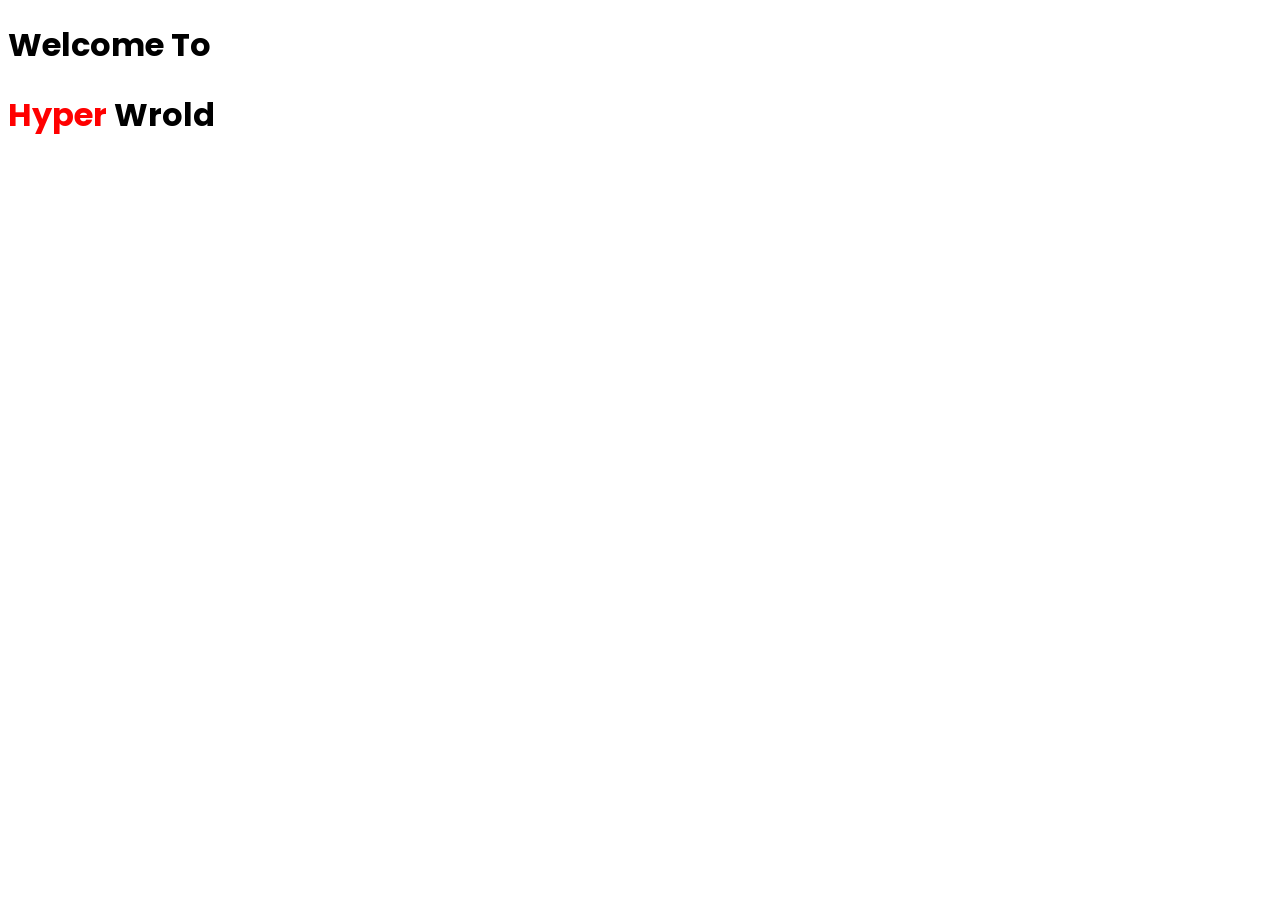
==== index.html @ 98fd965c "change file location" ====
<!DOCTYPE html>
<html lang="en">
<head>
    <meta charset="UTF-8">
    <meta name="viewport" content="width=device-width, initial-scale=1.0">
    <link rel="preconnect" href="https://fonts.googleapis.com">
    <link rel="preconnect" href="https://fonts.googleapis.com">
    <link rel="preconnect" href="https://fonts.gstatic.com" crossorigin>
    <link href="https://fonts.googleapis.com/css2?family=Gabarito&family=Poppins:wght@600&display=swap" rel="stylesheet">
    <link rel="stylesheet" href="style.css">
    <title>My Web Portfolio</title>
</head>
<body>
    
<h1>Welcome To </h1>
<h1><span class="highlite">Hyper</span> Wrold</h1>





</body>
</html>
---- style.css ----
body
{
    font-family: 'Gabarito', cursive;
font-family: 'Poppins', sans-serif;
}
.highlite
{
    color: red;
   
}
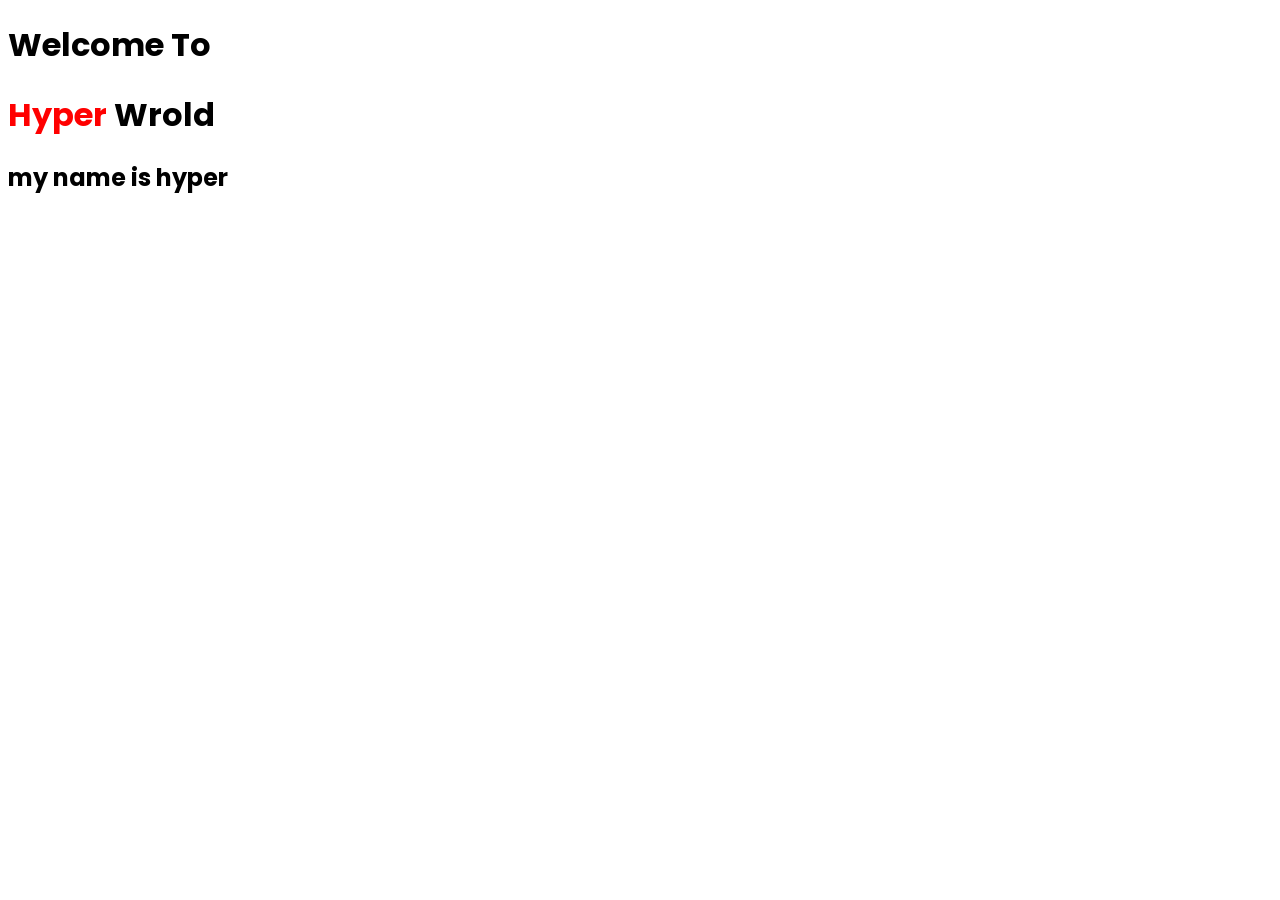
==== commit 0c418bf4: "add name" ====
--- a/index.html
+++ b/index.html
@@ -14,6 +14,7 @@
     
 <h1>Welcome To </h1>
 <h1><span class="highlite">Hyper</span> Wrold</h1>
+<h2>my name is hyper</h2>
 
 
 
--- a/style.css
+++ b/style.css
@@ -1,7 +1,8 @@
 body
 {
+    
     font-family: 'Gabarito', cursive;
-font-family: 'Poppins', sans-serif;
+    font-family: 'Poppins', sans-serif;
 }
 .highlite
 {
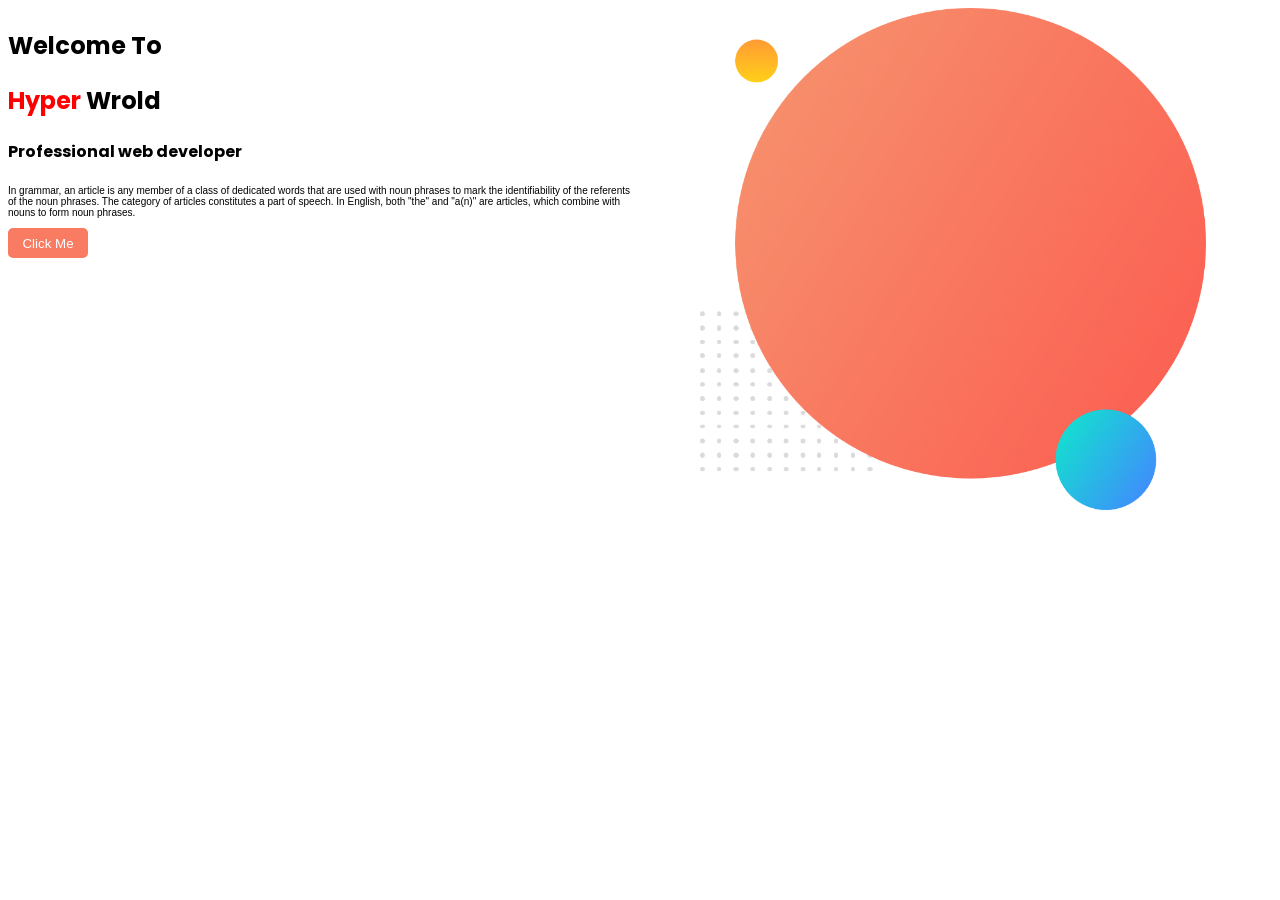
==== commit 4d854565: "new somthing" ====
--- a/index.html
+++ b/index.html
@@ -11,10 +11,20 @@
     <title>My Web Portfolio</title>
 </head>
 <body>
-    
-<h1>Welcome To </h1>
+
+<section>
+    <div class="half-width">
+        <h1>Welcome To </h1>
 <h1><span class="highlite">Hyper</span> Wrold</h1>
-<h2>my name is hyper</h2>
+
+<h4>Professional web developer</h4>
+<p>In grammar, an article is any member of a class of dedicated words that are used with noun phrases to mark the identifiability of the referents of the noun phrases. The category of articles constitutes a part of speech. In English, both "the" and "a(n)" are articles, which combine with nouns to form noun phrases.</p>
+<button>Click Me</button>
+    </div>
+    <div class="half-width">
+        <img src="images/my-bg.png" alt="">
+    </div>
+</section>
 
 
 
--- a/style.css
+++ b/style.css
@@ -1,6 +1,6 @@
 body
 {
-    
+   
     font-family: 'Gabarito', cursive;
     font-family: 'Poppins', sans-serif;
 }
@@ -8,4 +8,31 @@
 {
     color: red;
    
+}
+.half-width
+{
+    width: 50%;
+    height: 300px;
+    
+    float: left;
+}
+.half-width img
+{
+    width: 80%;
+    margin-left: 60px;
+    
+}
+.half-width p
+{
+    font-size: 10px;
+}
+.half-width button
+{
+    background-color: #F97B61;
+    border: none;
+    border-radius: 5px;
+    text-align: center;
+    color: white;
+    height: 30px;
+    width: 80px;
 }
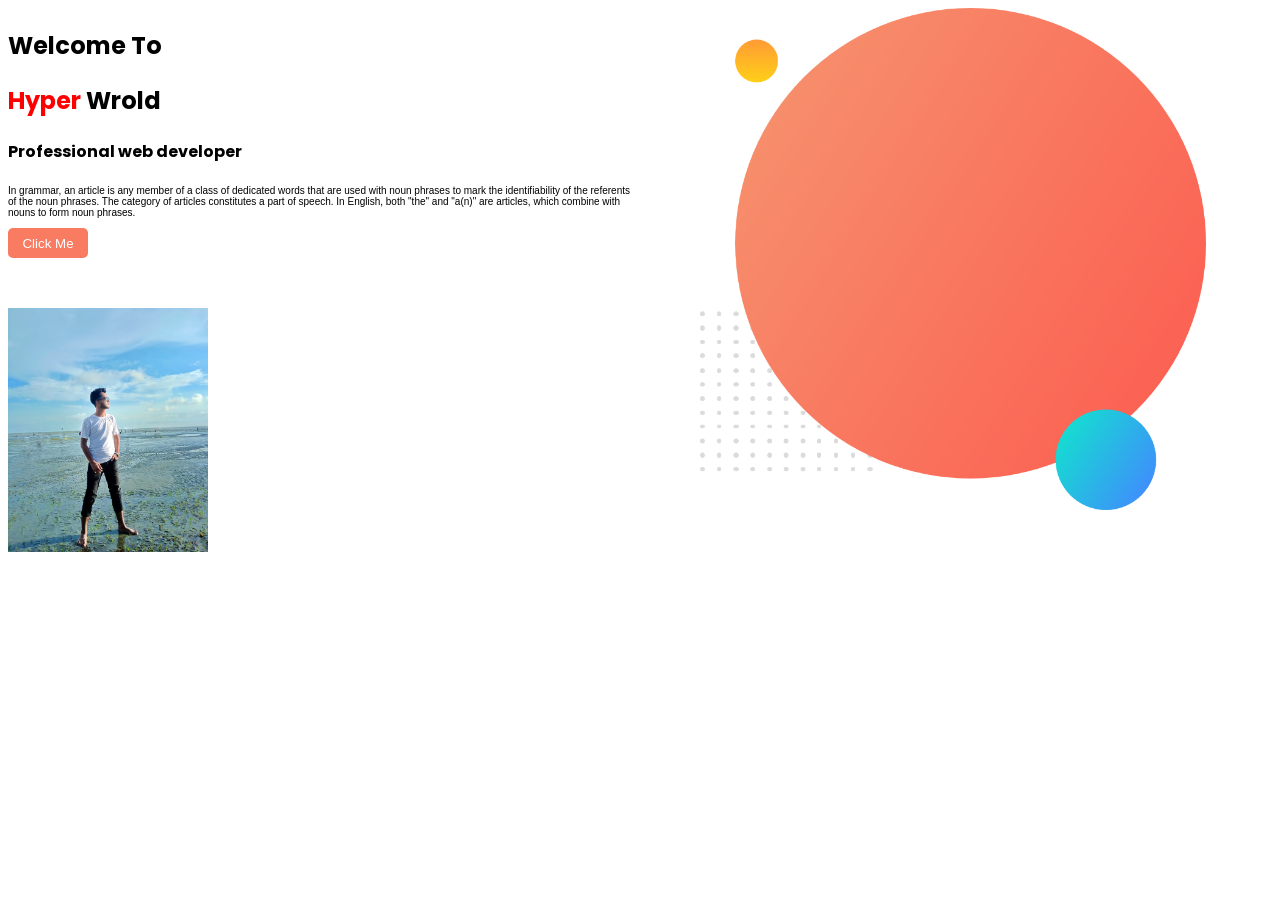
==== commit b55a90a5: "rifat" ====
--- a/index.html
+++ b/index.html
@@ -24,7 +24,12 @@
     <div class="half-width">
         <img src="images/my-bg.png" alt="">
     </div>
+    
 </section>
+
+<div class="rifat">
+    <img src="images/num1.jpeg" alt="">
+</div>
 
 
 
--- a/style.css
+++ b/style.css
@@ -35,4 +35,14 @@
     color: white;
     height: 30px;
     width: 80px;
+}
+.rifat
+{
+    float: left;
+    height: 200px;
+    width: 200px;
+}
+.rifat img
+{
+    width: 100%;
 }
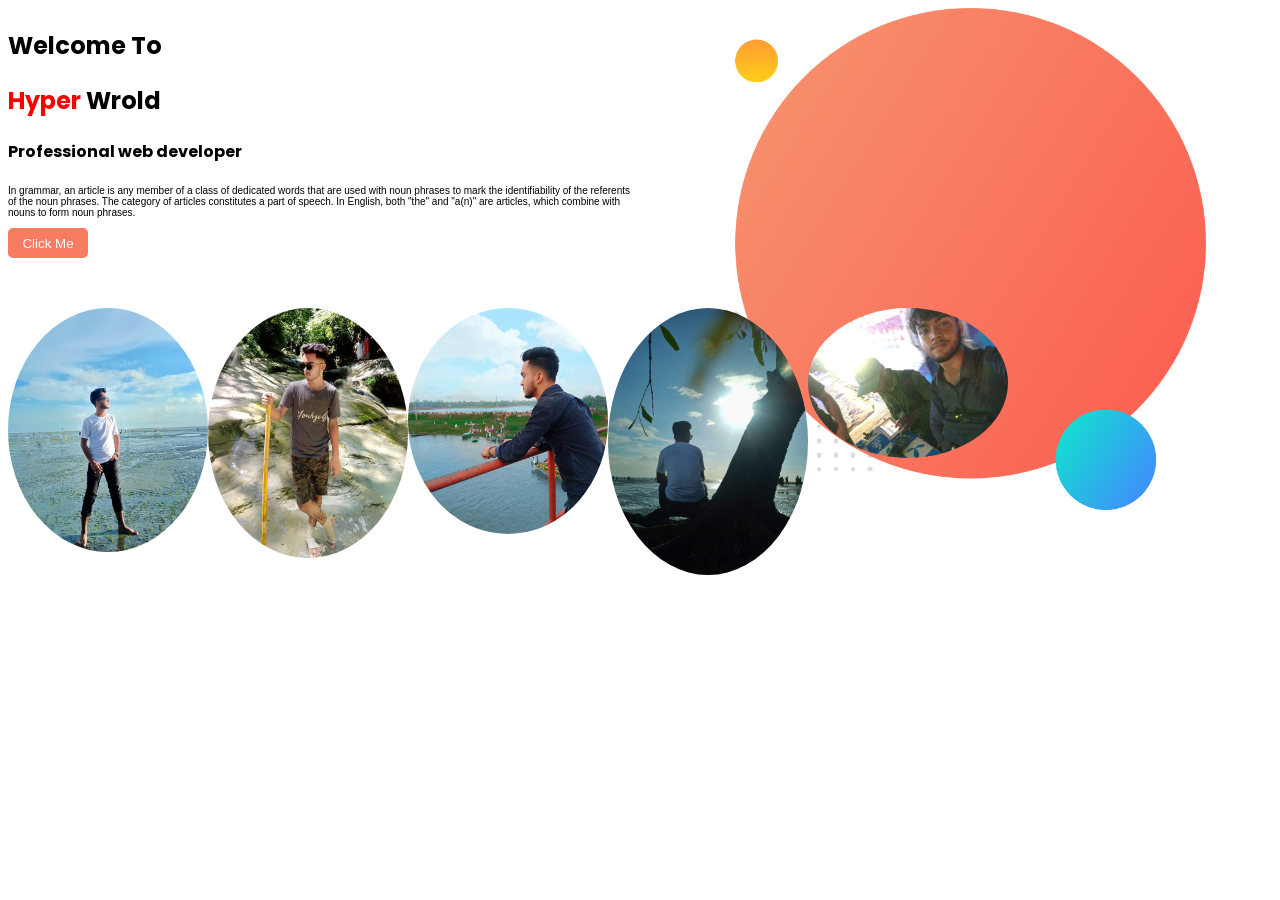
==== commit 0326c22d: "add picture" ====
--- a/index.html
+++ b/index.html
@@ -29,7 +29,21 @@
 
 <div class="rifat">
     <img src="images/num1.jpeg" alt="">
+    
 </div>
+<div class="rifat"><img src="images/num2.jpeg" alt="">
+   </div>
+   <div class="rifat">
+    <img src="images/num3.jpeg" alt="">
+    
+   </div>
+   <div class="rifat">
+    <img src="images/num4.jpeg" alt="">
+  
+   </div>
+   <div class="rifat">
+    <img src="images/num5.jpeg" alt="">
+   </div>
 
 
 
--- a/style.css
+++ b/style.css
@@ -45,4 +45,6 @@
 .rifat img
 {
     width: 100%;
+    border-radius: 50%;
+    float: right;
 }
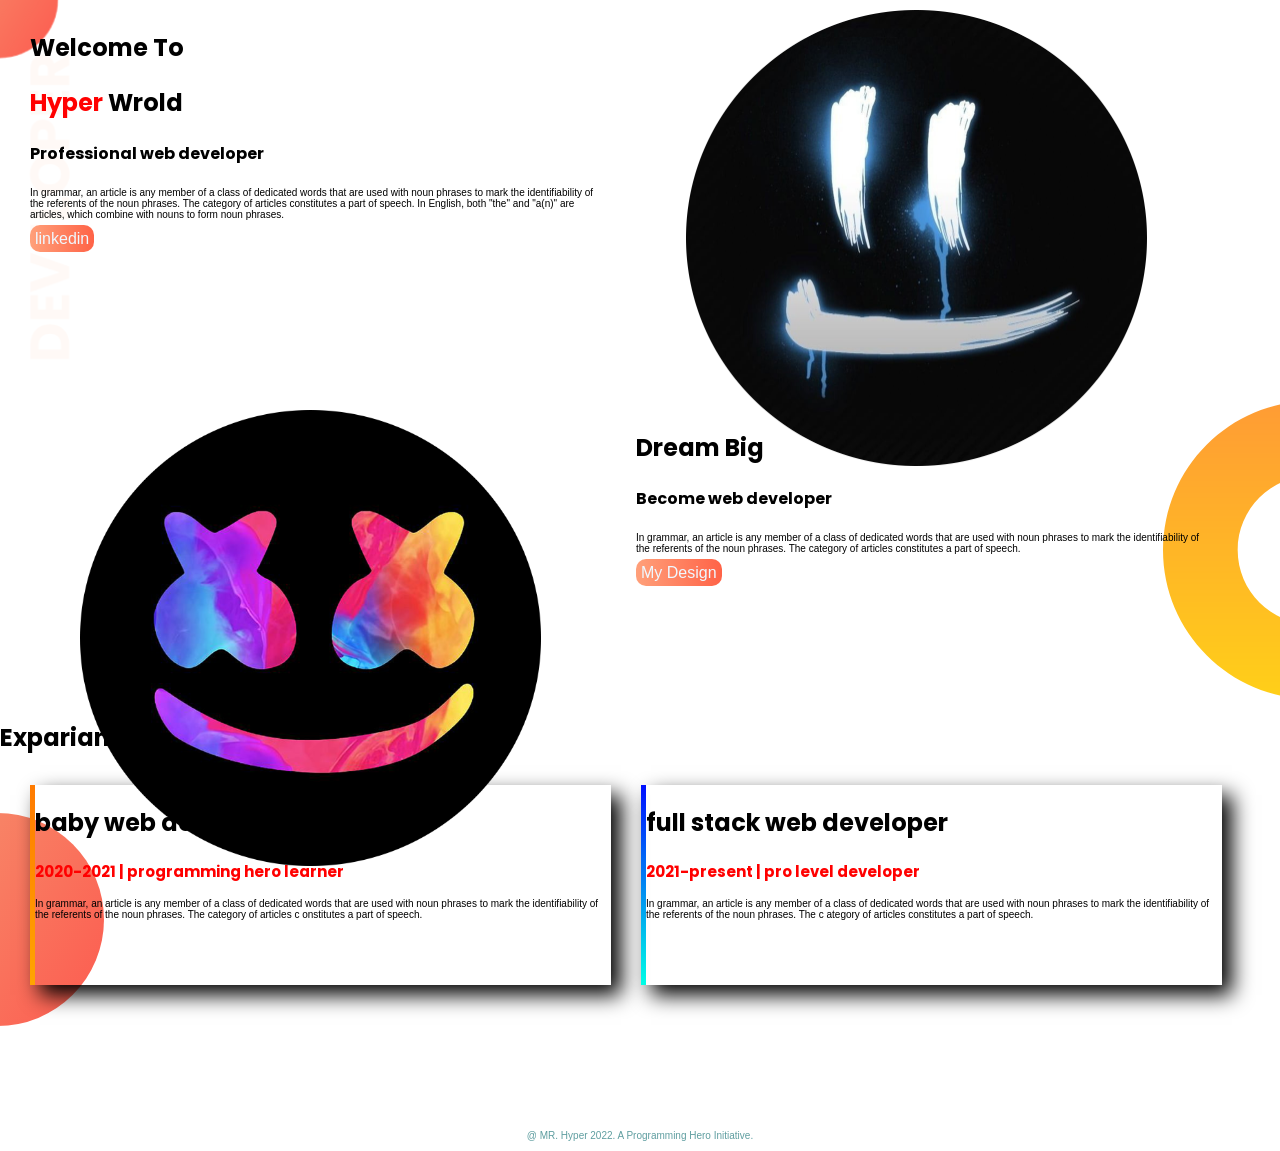
==== commit 3aee6c29: "complet design" ====
--- a/index.html
+++ b/index.html
@@ -12,42 +12,69 @@
 </head>
 <body>
 
-<section>
+<section class="top-banner">
     <div class="half-width">
         <h1>Welcome To </h1>
-<h1><span class="highlite">Hyper</span> Wrold</h1>
-
-<h4>Professional web developer</h4>
-<p>In grammar, an article is any member of a class of dedicated words that are used with noun phrases to mark the identifiability of the referents of the noun phrases. The category of articles constitutes a part of speech. In English, both "the" and "a(n)" are articles, which combine with nouns to form noun phrases.</p>
-<button>Click Me</button>
+        <h1><span class="highlite">Hyper</span> Wrold</h1>
+        <h4>Professional web developer</h4>
+        <p>In grammar, an article is any member of a class of dedicated words that are used with noun phrases to mark the identifiability of the referents of the noun 
+        phrases. The category of articles constitutes a part of speech. In English, both "the" and "a(n)" are articles, which combine with nouns to form noun phrases. 
+        </p>
+        <a class="link-button" target="_blank" href="https://www.linkedin.com/in/ehsanulmahbubjubair/">linkedin</a>
     </div>
     <div class="half-width">
-        <img src="images/my-bg.png" alt="">
+        <img src="images/fake_smile.png" alt="">
+    </div>
+</section>
+
+
+
+<section class="second-banner">
+    <div class="half-width">
+        <img src="images/marshmello.png" alt="">
     </div>
     
+    <div class="half-width">
+        <h1>Dream Big </h1>   
+       <h4>Become web developer</h4>
+       <p>In grammar, an article is any member of a class of dedicated words that are used with noun phrases to mark the identifiability of the 
+       referents of the noun phrases. The category of articles constitutes a part of speech. </p>
+       <a class="link-button" target="_blank" href="https://ehsanulmahbubjubair.github.io/Modern-login-page-/">My Design</a>
+    </div>
 </section>
 
-<div class="rifat">
-    <img src="images/num1.jpeg" alt="">
-    
-</div>
-<div class="rifat"><img src="images/num2.jpeg" alt="">
-   </div>
-   <div class="rifat">
-    <img src="images/num3.jpeg" alt="">
-    
-   </div>
-   <div class="rifat">
-    <img src="images/num4.jpeg" alt="">
-  
-   </div>
-   <div class="rifat">
-    <img src="images/num5.jpeg" alt="">
-   </div>
+
+
+<section class="last-section">
+    <h2>Expariance</h2>
+    <div id="baby" class="half-width expariance">
+     <h2>baby web developer</h2>
+     <h3>2020-2021 | programming hero learner</h3>
+     <p>In grammar, an article is any member of a class of dedicated words 
+        that are used with noun phrases to mark the identifiability of 
+        the referents of the noun phrases. The category of articles c 
+        onstitutes a part of speech.</p>
+    </div>
+
+    <div id="full" class="half-width expariance">
+        <h2>full stack web developer</h2>
+        <h3>2021-present | pro level developer</h3>
+        <p>In grammar, an article is any member of a class of dedicated 
+           words that are used with noun phrases to mark the 
+            identifiability of the referents of the noun phrases. The c 
+            ategory of articles constitutes a part of speech.</p>
+    </div>
+</section>
 
 
 
 
 
+<footer>
+    <p>@ MR. Hyper 2022. A Programming Hero Initiative.</p>
+</footer>
+
+
+
 </body>
 </html>
--- a/style.css
+++ b/style.css
@@ -1,6 +1,7 @@
 body
 {
-   
+    
+   margin: 0;
     font-family: 'Gabarito', cursive;
     font-family: 'Poppins', sans-serif;
 }
@@ -11,40 +12,82 @@
 }
 .half-width
 {
-    width: 50%;
+    width: 45%;
     height: 300px;
-    
+    margin-left: 30px;
     float: left;
+   
+    margin-top: 10px;
 }
 .half-width img
 {
     width: 80%;
-    margin-left: 60px;
+    margin-left: 50px;
     
 }
 .half-width p
 {
     font-size: 10px;
 }
-.half-width button
+
+.top-banner
 {
-    background-color: #F97B61;
-    border: none;
-    border-radius: 5px;
+    background-image: url("images/top-banner.png");
+   
+    height: 400px;
+    background-repeat: no-repeat;
+}
+.link-button
+{
+    text-decoration: none;
+    background-image: linear-gradient(90deg, lightsalmon, tomato);
+    border-radius: 10px;
+    padding: 5px 5px;
+    color: aliceblue;
+}
+.second-banner
+{
+   
+   background-image: url("images/dream-bg.png");
+   height: 300px;
+   background-repeat: no-repeat;
+   background-position: right;
+   position: relative;
+   
+}
+.last-section h3
+{
+   font-size: 15px;
+   color: red;
+}
+.expariance
+{
+    box-shadow: 10px 10px 20px black;
+    margin-bottom: 50px;
+    height: 200px;
+}
+.last-section
+{
+    background-image: url("images/exp-bg.png");
+    background-repeat: no-repeat;
+    background-position: left;
+    height: 400px;
+}
+#baby
+{
+    border-left: 5px solid;
+    border-image: linear-gradient(45deg,orange,red);
+    border-image-slice: 1;
+}
+#full
+{
+    border-left: 5px solid;
+    border-image: linear-gradient(rgb(0, 13, 255),rgb(0, 255, 229));
+    border-image-slice: 1;
+}
+footer
+{
+    font-size: 10px;
     text-align: center;
-    color: white;
-    height: 30px;
-    width: 80px;
-}
-.rifat
-{
-    float: left;
-    height: 200px;
-    width: 200px;
-}
-.rifat img
-{
-    width: 100%;
-    border-radius: 50%;
-    float: right;
+    color: cadetblue;
 }
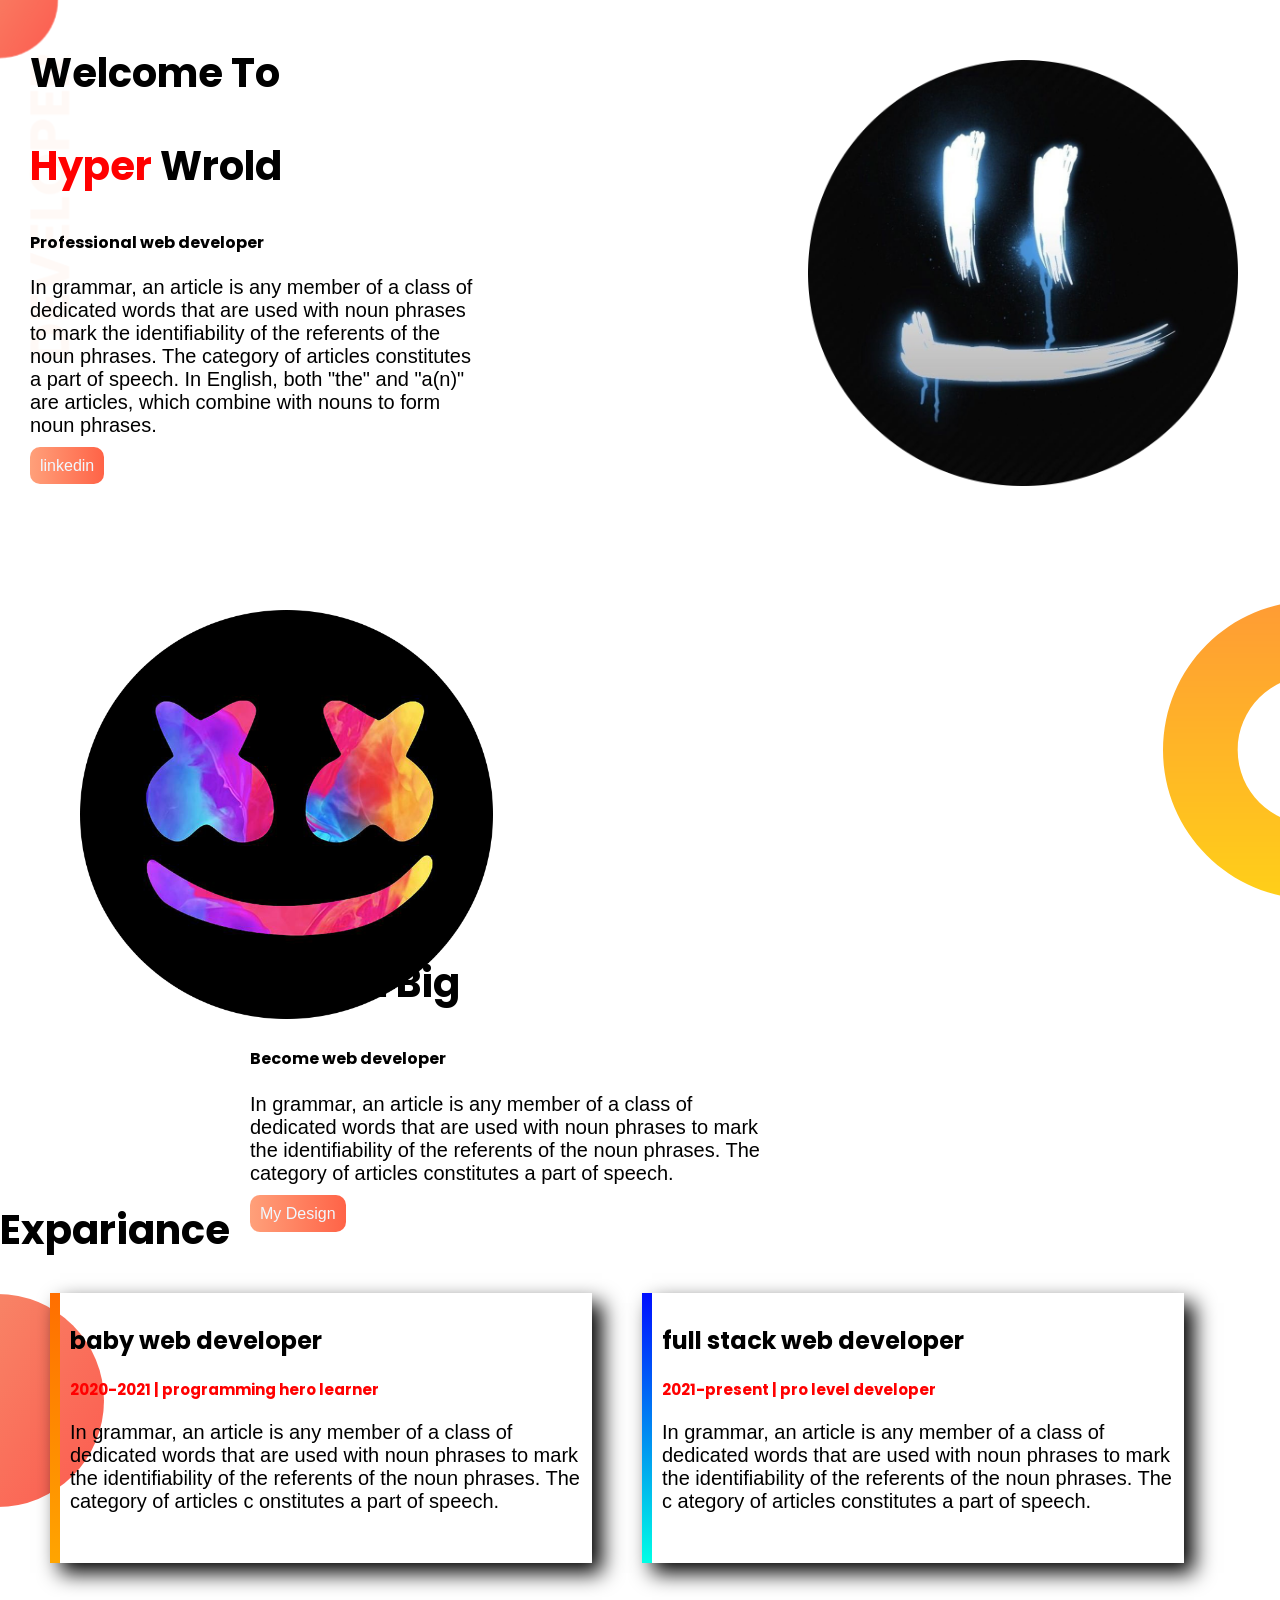
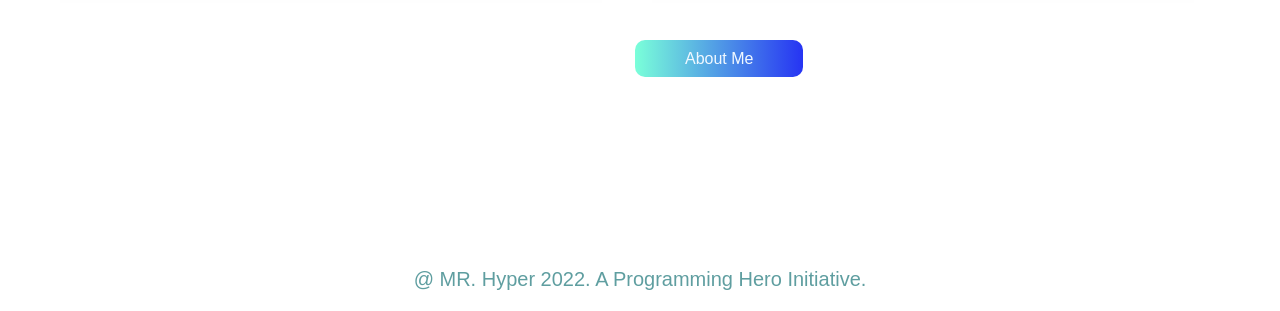
==== commit 1652abe1: "edit" ====
--- a/index.html
+++ b/index.html
@@ -8,12 +8,13 @@
     <link rel="preconnect" href="https://fonts.gstatic.com" crossorigin>
     <link href="https://fonts.googleapis.com/css2?family=Gabarito&family=Poppins:wght@600&display=swap" rel="stylesheet">
     <link rel="stylesheet" href="style.css">
+    <link rel="shortcut icon" href="images/marshmello.png" type="image/x-icon">
     <title>My Web Portfolio</title>
 </head>
 <body>
 
 <section class="top-banner">
-    <div class="half-width">
+    <div class="half-width-left">
         <h1>Welcome To </h1>
         <h1><span class="highlite">Hyper</span> Wrold</h1>
         <h4>Professional web developer</h4>
@@ -22,7 +23,7 @@
         </p>
         <a class="link-button" target="_blank" href="https://www.linkedin.com/in/ehsanulmahbubjubair/">linkedin</a>
     </div>
-    <div class="half-width">
+    <div class="half-width-right">
         <img src="images/fake_smile.png" alt="">
     </div>
 </section>
@@ -30,11 +31,11 @@
 
 
 <section class="second-banner">
-    <div class="half-width">
+    <div class="half-width-left">
         <img src="images/marshmello.png" alt="">
     </div>
     
-    <div class="half-width">
+    <div class="half-width-right">
         <h1>Dream Big </h1>   
        <h4>Become web developer</h4>
        <p>In grammar, an article is any member of a class of dedicated words that are used with noun phrases to mark the identifiability of the 
@@ -46,8 +47,8 @@
 
 
 <section class="last-section">
-    <h2>Expariance</h2>
-    <div id="baby" class="half-width expariance">
+    <h1>Expariance</h1>
+    <div id="baby" class="half-width-left1 expariance">
      <h2>baby web developer</h2>
      <h3>2020-2021 | programming hero learner</h3>
      <p>In grammar, an article is any member of a class of dedicated words 
@@ -56,7 +57,7 @@
         onstitutes a part of speech.</p>
     </div>
 
-    <div id="full" class="half-width expariance">
+    <div id="full" class="half-width-right1 expariance">
         <h2>full stack web developer</h2>
         <h3>2021-present | pro level developer</h3>
         <p>In grammar, an article is any member of a class of dedicated 
@@ -64,7 +65,15 @@
             identifiability of the referents of the noun phrases. The c 
             ategory of articles constitutes a part of speech.</p>
     </div>
+    
 </section>
+
+
+
+   <div  class="about-me">
+    <a target="_blank" href="https://ehsanulmahbubjubair.github.io/Modern-login-page-/">About Me</a>
+   </div>
+
 
 
 
--- a/style.css
+++ b/style.css
@@ -10,24 +10,51 @@
     color: red;
    
 }
-.half-width
+h1{
+    font-size: 40px;
+}
+.half-width-left
 {
-    width: 45%;
+    width: 35%;
     height: 300px;
     margin-left: 30px;
     float: left;
-   
+    
+    margin-top: 10px;
+    
+    
+}
+.half-width-right
+{
+    width: 42%;
+    height: 100px;
+    margin-left: 30px;
+    float: left;
+    
     margin-top: 10px;
 }
-.half-width img
+.half-width-right img
 {
     width: 80%;
-    margin-left: 50px;
+    margin-left: 300px;
+    margin-top: 50px;
     
 }
-.half-width p
+.second-banner .half-width-left img
 {
-    font-size: 10px;
+    width: 80%;
+}
+.second-banner .half-width-left
+{
+    width: 42%;
+}
+.second-banner .half-width-right
+{
+    margin-left: 200px;
+}
+ p
+{
+    font-size: 20px;
 }
 
 .top-banner
@@ -36,13 +63,15 @@
    
     height: 400px;
     background-repeat: no-repeat;
+    margin-bottom: 200px;
+    
 }
 .link-button
 {
     text-decoration: none;
     background-image: linear-gradient(90deg, lightsalmon, tomato);
     border-radius: 10px;
-    padding: 5px 5px;
+    padding: 10px 10px;
     color: aliceblue;
 }
 .second-banner
@@ -53,6 +82,8 @@
    background-repeat: no-repeat;
    background-position: right;
    position: relative;
+   margin-bottom: 300px;
+   margin-left: 50px;
    
 }
 .last-section h3
@@ -64,7 +95,8 @@
 {
     box-shadow: 10px 10px 20px black;
     margin-bottom: 50px;
-    height: 200px;
+    height: 250px;
+    padding: 10px 10px;
 }
 .last-section
 {
@@ -72,22 +104,50 @@
     background-repeat: no-repeat;
     background-position: left;
     height: 400px;
+    margin-bottom: 50px;
+}
+.half-width-left1
+{
+    float: left;
+    width: 40%;
+    margin-left: 50px;
+}
+.half-width-right1
+{
+    float: left;
+    width: 40%;
+    margin-left: 50px;
 }
 #baby
 {
-    border-left: 5px solid;
+    border-left: 10px solid;
     border-image: linear-gradient(45deg,orange,red);
     border-image-slice: 1;
 }
 #full
 {
-    border-left: 5px solid;
+    border-left: 10px solid;
     border-image: linear-gradient(rgb(0, 13, 255),rgb(0, 255, 229));
     border-image-slice: 1;
 }
+.about-me a
+{
+    text-decoration: none;
+    background-image: linear-gradient(90deg, rgb(122, 255, 217), rgb(38, 52, 243));
+    border-radius: 10px;
+    padding: 10px 50px;
+    color: aliceblue;
+    margin-left: 635px;
+    
+}
+.about-me
+{
+   
+    margin-bottom: 200px;
+}
 footer
 {
-    font-size: 10px;
+    font-size: 15px;
     text-align: center;
     color: cadetblue;
-}+}
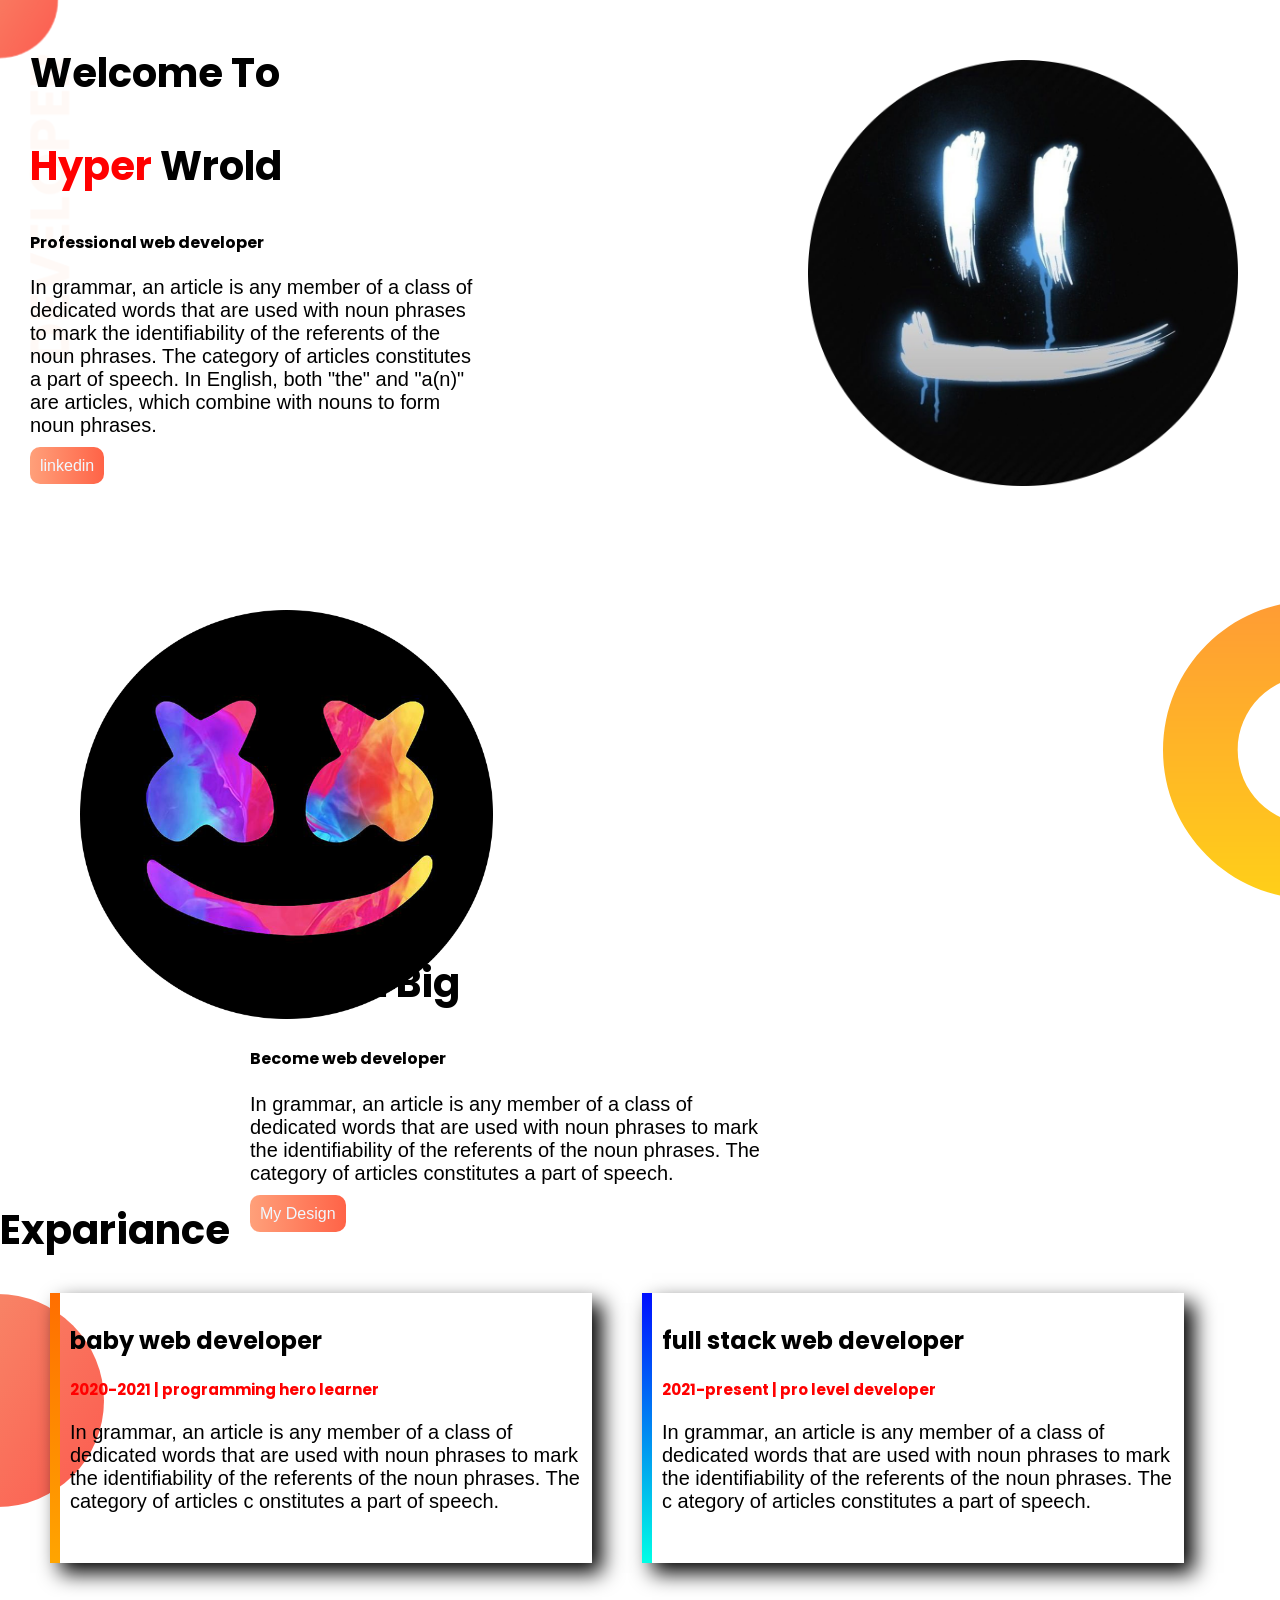
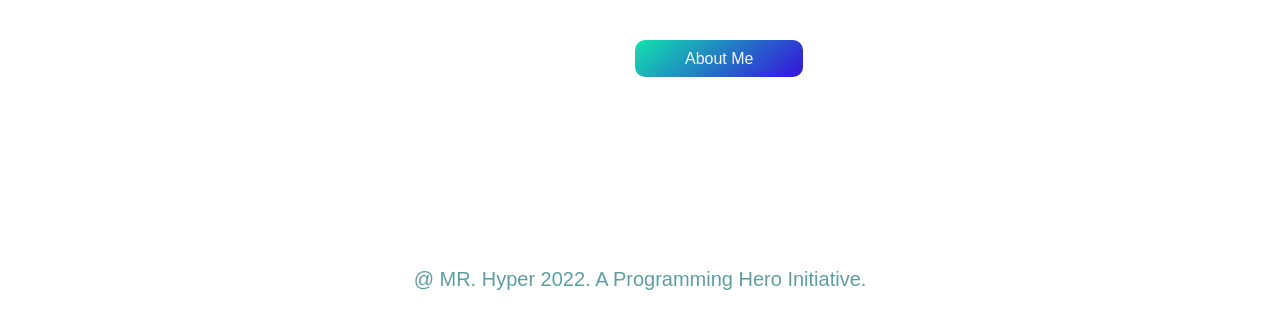
==== commit 15f91699: "add defacepage" ====
--- a/index.html
+++ b/index.html
@@ -71,7 +71,7 @@
 
 
    <div  class="about-me">
-    <a target="_blank" href="https://ehsanulmahbubjubair.github.io/Modern-login-page-/">About Me</a>
+    <a target="_blank" href="https://ehsanulmahbubjubair.github.io/my-second-ripo/">About Me</a>
    </div>
 
 
--- a/style.css
+++ b/style.css
@@ -133,7 +133,7 @@
 .about-me a
 {
     text-decoration: none;
-    background-image: linear-gradient(90deg, rgb(122, 255, 217), rgb(38, 52, 243));
+    background-image: linear-gradient(140deg, rgb(16, 228, 172), rgb(54, 17, 220));
     border-radius: 10px;
     padding: 10px 50px;
     color: aliceblue;
